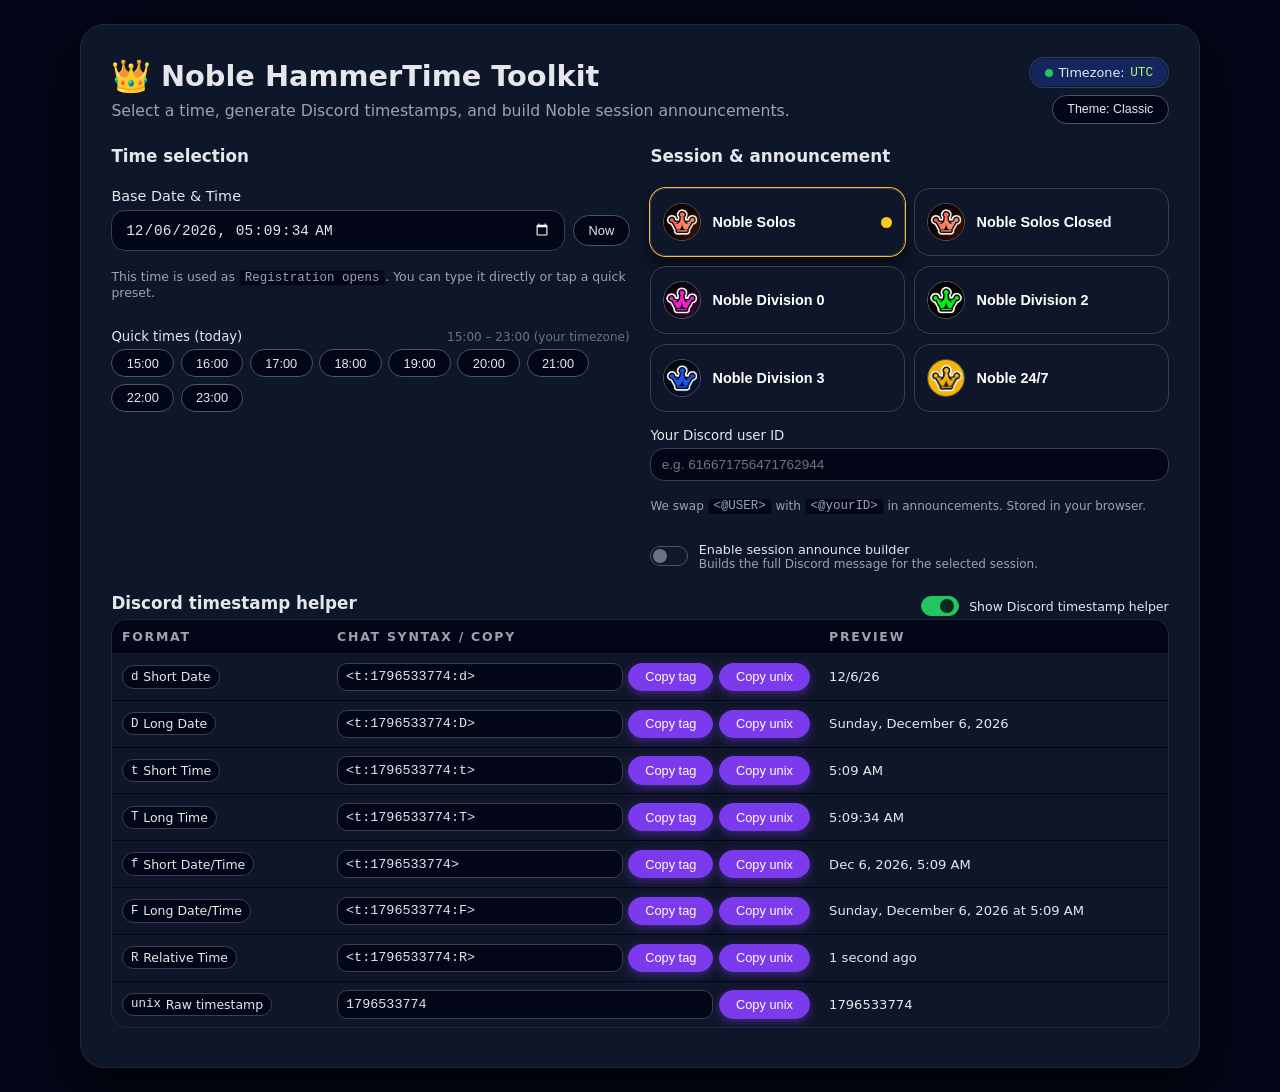
==== index.html @ 48b407e5 "Add files via upload" ====
<!DOCTYPE html>
<html lang="en">
<head>
  <meta charset="UTF-8" />
  <title>Noble HammerTime Toolkit</title>
  <meta name="viewport" content="width=device-width, initial-scale=1" />
  <link rel="stylesheet" href="styles.css" />
</head>
<body data-theme="classic">
  <div class="app">
    <div class="app-inner">
      <header class="header">
        <div>
          <h1 class="app-title">
            <span class="emoji">👑</span>
            Noble HammerTime Toolkit
          </h1>
          <p class="app-subtitle">
            Select a time, generate Discord timestamps, and build Noble session announcements.
          </p>
        </div>
        <div class="header-right">
          <div class="timezone-pill">
            <span class="online-dot"></span>
            Timezone:
            <span id="timezoneLabel" class="timezone-text">Local</span>
          </div>
          <button id="themeSwitch" class="theme-pill">
            Theme: Classic
          </button>
        </div>
      </header>

      <!-- TIME + SESSION SETTINGS -->
      <section class="grid-two section-gap">
        <div class="card-block">
          <h2 class="section-title">Time selection</h2>

          <!-- main datetime input + reset -->
          <div class="field-group">
            <label for="datetime" class="field-label">
              Base Date &amp; Time
            </label>
            <div class="field-row field-row-tight">
              <input
                id="datetime"
                type="datetime-local"
                step="1"
                class="input"
              />
              <button type="button" id="resetNow" class="btn-ghost">
                Now
              </button>
            </div>
            <p class="hint">
              This time is used as <code>Registration opens</code>.
              You can type it directly or tap a quick preset.
            </p>
          </div>

          <!-- quick time presets -->
          <div class="field-group">
            <div class="field-row">
              <span class="field-label small">Quick times (today)</span>
              <span class="muted tiny">15:00 – 23:00 (your timezone)</span>
            </div>
            <div class="utc-buttons" id="utcButtons"></div>
          </div>
        </div>

        <!-- sessions + host + builder switch -->
        <div class="card-block">
          <h2 class="section-title">Session &amp; announcement</h2>

          <div id="sessionCards" class="session-grid">
            <!-- JS inserts session cards -->
          </div>

          <div class="field-group">
            <label for="discordId" class="field-label small">
              Your Discord user ID
            </label>
            <input
              id="discordId"
              type="text"
              class="input small"
              placeholder="e.g. 616671756471762944"
            />
            <p class="hint tiny">
              We swap <code>&lt;@USER&gt;</code> with <code>&lt;@yourID&gt;</code>
              in announcements. Stored in your browser.
            </p>
          </div>

          <div class="field-group">
            <!-- announce builder switch -->
            <div class="switch-row">
              <label class="switch">
                <input type="checkbox" id="announceMode" />
                <span class="switch-track">
                  <span class="switch-thumb"></span>
                </span>
              </label>
              <div class="switch-text">
                <div class="switch-title">Enable session announce builder</div>
                <div class="switch-sub">
                  Builds the full Discord message for the selected session.
                </div>
              </div>
            </div>
          </div>
        </div>
      </section>

      <!-- DISCORD TIMESTAMPS -->
      <section class="section-gap">
        <div class="section-header">
          <h2 class="section-title">Discord timestamp helper</h2>
          <div class="switch-row compact">
            <label class="switch">
              <input type="checkbox" id="toggleTimestampTable" checked />
              <span class="switch-track">
                <span class="switch-thumb"></span>
              </span>
            </label>
            <div class="switch-text">
              <div class="switch-title small">
                Show Discord timestamp helper
              </div>
            </div>
          </div>
        </div>

        <div class="table-card" id="timestampTableWrapper">
          <table>
            <thead>
              <tr>
                <th>Format</th>
                <th>Chat Syntax / Copy</th>
                <th class="hide-sm">Preview</th>
              </tr>
            </thead>
            <tbody id="formatRows"></tbody>
          </table>
        </div>
      </section>

      <!-- ANNOUNCEMENT -->
      <section id="announceSection" class="section-gap hidden">
        <div class="panel panel-violet">
          <div class="panel-header">
            <span class="panel-icon">📣</span>
            <div>
              <h2 class="section-title-small">Session announce builder</h2>
              <p>
                Uses your base time as <code>Registration opens</code> and
                auto-calculates <code>First Game</code>.
              </p>
              <p class="hint tiny">
                Use the second lobby switch below for lobbies that start
                +5 minutes after the original time. Discord timestamp helper
                above lets you build extra custom <code>&lt;t:...&gt;</code> tags.
              </p>
            </div>
          </div>

          <div class="announce-grid">
            <div class="announce-left">
              <!-- selected icon + name -->
              <div class="announce-session-card">
                <div class="announce-session-icon-wrap">
                  <img
                    id="announceSessionIcon"
                    src="img/noble-solos.png"
                    alt="Session icon"
                    class="announce-session-icon"
                  />
                </div>
                <div class="announce-session-texts">
                  <div id="announceSessionTitle" class="announce-session-title">
                    Noble Solos
                  </div>
                  <div class="announce-session-sub">
                    Pick a session, choose queue type (where needed),
                    then copy the ready-made message.
                  </div>
                </div>
              </div>

              <div class="field-group">
                <label class="field-label small">Session type</label>
                <div id="announceSessionButtons" class="pill-grid"></div>
              </div>

              <div class="field-group" id="queueTypeBlock">
                <label class="field-label small">Queue type</label>
                <div id="queueButtons" class="pill-row"></div>
                <p class="hint tiny">
                  Only affects the last line (1 per duo / 1 per squad).
                </p>
              </div>

              <!-- second lobby switch moved into builder -->
              <div class="field-group">
                <div class="switch-row">
                  <label class="switch">
                    <input type="checkbox" id="secondLobby" />
                    <span class="switch-track">
                      <span class="switch-thumb"></span>
                    </span>
                  </label>
                  <div class="switch-text">
                    <div class="switch-title">Use second lobby template only</div>
                    <div class="switch-sub">
                      Registration opens +5 minutes after the original time.
                    </div>
                  </div>
                </div>
              </div>

              <div class="info-box">
                <p>
                  First game is <code>+20 min</code> for
                  <b>Solos, Solos Closed &amp; Div0</b> and <code>+15 min</code>
                  for <b>Div3 / Div2 / 24/7</b>.
                </p>
                <p class="mt-4">
                  You can still edit channels, emojis, or wording after
                  pasting into Discord.
                </p>
              </div>
            </div>

            <div class="announce-right">
              <label class="field-label small">
                Generated Discord message
              </label>
              <div class="textarea-wrapper">
                <textarea id="announcementText" readonly></textarea>
              </div>
              <button id="copyAnnouncement" class="btn-copy-main">
                Copy announcement
              </button>
            </div>
          </div>
        </div>
      </section>

      <div id="toast" class="toast">Copied</div>
    </div>
  </div>

  <script src="script.js" defer></script>
</body>
</html>
---- styles.css ----
:root {
  color-scheme: dark;
  font-family: system-ui, -apple-system, BlinkMacSystemFont, "Segoe UI",
    sans-serif;
}

/* basic reset */
*,
*::before,
*::after {
  box-sizing: border-box;
}

body {
  margin: 0;
  min-height: 100vh;
  background: radial-gradient(circle at top, #020617, #020617 30%, #020617);
  color: #e5e7eb;
}

/* LAYOUT WRAPPER */

.app {
  display: flex;
  justify-content: center;
  padding: 1.5rem;
}

.app-inner {
  width: 100%;
  max-width: 1120px;
  background: rgba(15, 23, 42, 0.96);
  border-radius: 24px;
  border: 1px solid #1f2937;
  padding: 2rem 1.9rem 2.4rem;
  box-shadow: 0 22px 60px rgba(0, 0, 0, 0.75);
}

/* HEADER */

.header {
  display: flex;
  flex-wrap: wrap;
  gap: 1.25rem;
  justify-content: space-between;
  align-items: flex-start;
  margin-bottom: 1.4rem;
}

.app-title {
  margin: 0;
  font-size: 1.8rem;
  display: flex;
  align-items: center;
  gap: 0.6rem;
}

.emoji {
  font-size: 2rem;
}

.app-subtitle {
  margin: 0.35rem 0 0;
  font-size: 0.98rem;
  color: #9ca3af;
}

.header-right {
  display: flex;
  flex-direction: column;
  gap: 0.4rem;
  align-items: flex-end;
}

.timezone-pill {
  display: inline-flex;
  align-items: center;
  gap: 0.35rem;
  padding: 0.45rem 0.9rem;
  border-radius: 999px;
  background: rgba(30, 64, 175, 0.4);
  border: 1px solid rgba(55, 65, 81, 0.9);
  font-size: 0.8rem;
  color: #e5e7eb;
  box-shadow: inset 0 0 0 1px rgba(15, 23, 42, 0.8);
}

.online-dot {
  width: 0.5rem;
  height: 0.5rem;
  border-radius: 999px;
  background: #22c55e;
}

.timezone-text {
  font-family: ui-monospace, SFMono-Regular, Menlo, Monaco, Consolas,
    "Liberation Mono", "Courier New", monospace;
  color: #bef264;
}

.theme-pill {
  border-radius: 999px;
  border: 1px solid #4b5563;
  background: #020617;
  color: #e5e7eb;
  font-size: 0.78rem;
  padding: 0.4rem 0.9rem;
  cursor: pointer;
  display: inline-flex;
  align-items: center;
  gap: 0.3rem;
}

/* SECTIONS */

.section-gap {
  margin-top: 1.4rem;
}

.section-title {
  margin: 0 0 0.4rem;
  font-size: 1.05rem;
}

.section-title-small {
  margin: 0;
  font-size: 1rem;
}

.section-header {
  display: flex;
  justify-content: space-between;
  align-items: center;
  gap: 0.6rem;
}

/* GRID BASE */

.grid-two {
  display: grid;
  grid-template-columns: minmax(0, 1.2fr) minmax(0, 1.2fr);
  gap: 1.3rem;
}

.card-block {
  display: flex;
  flex-direction: column;
  gap: 1rem;
}

/* FORM ELEMENTS */

.field-group {
  display: flex;
  flex-direction: column;
  gap: 0.35rem;
}

.field-row {
  display: flex;
  justify-content: space-between;
  align-items: baseline;
  gap: 0.5rem;
}

.field-row-tight {
  align-items: center;
}

.field-label {
  font-size: 0.9rem;
  font-weight: 500;
  color: #e5e7eb;
}

.field-label.small {
  font-size: 0.83rem;
}

.input {
  width: 100%;
  padding: 0.65rem 0.8rem;
  border-radius: 14px;
  border: 1px solid #374151;
  background: #020617;
  color: #e5e7eb;
  font-size: 0.9rem;
}

.input.small {
  font-size: 0.85rem;
  padding: 0.5rem 0.65rem;
}

.input:focus {
  outline: 2px solid #7c3aed;
  border-color: #7c3aed;
}

.hint {
  font-size: 0.78rem;
  color: #9ca3af;
}

.hint.tiny {
  font-size: 0.75rem;
}

code {
  font-family: ui-monospace, SFMono-Regular, Menlo, Monaco, Consolas,
    "Liberation Mono", "Courier New", monospace;
  font-size: 0.78rem;
  padding: 0.02rem 0.3rem;
  border-radius: 4px;
  background: #020617;
  border: 1px solid rgba(15, 23, 42, 0.8);
}

/* SWITCHES */

.switch-row {
  display: flex;
  align-items: center;
  gap: 0.65rem;
}

.switch-row.compact .switch-text {
  margin-top: 0;
}

.switch {
  position: relative;
  display: inline-flex;
  align-items: center;
  cursor: pointer;
}

.switch input {
  position: absolute;
  opacity: 0;
}

.switch-track {
  width: 38px;
  height: 20px;
  border-radius: 999px;
  background: #111827;
  border: 1px solid #4b5563;
  display: inline-flex;
  align-items: center;
  padding: 2px;
  transition: background 0.15s, border 0.15s;
}

.switch-thumb {
  width: 14px;
  height: 14px;
  border-radius: 999px;
  background: #6b7280;
  transition: transform 0.15s, background 0.15s;
}

.switch input:checked + .switch-track {
  background: #22c55e;
  border-color: #22c55e;
}

.switch input:checked + .switch-track .switch-thumb {
  transform: translateX(16px);
  background: #022c22;
}

.switch-text {
  font-size: 0.8rem;
  color: #e5e7eb;
}

.switch-title {
  font-weight: 500;
}

.switch-title.small {
  font-size: 0.78rem;
}

.switch-sub {
  font-size: 0.75rem;
  color: #9ca3af;
}

/* NOW BUTTON */

.btn-ghost {
  flex-shrink: 0;
  border-radius: 999px;
  border: 1px solid #4b5563;
  background: #020617;
  color: #e5e7eb;
  font-size: 0.8rem;
  padding: 0.45rem 0.9rem;
  cursor: pointer;
  transition: background 0.1s, border 0.1s, transform 0.05s;
}

.btn-ghost:hover {
  background: #111827;
  border-color: #9ca3af;
}

.btn-ghost:active {
  transform: scale(0.97);
}

/* QUICK TIME BUTTONS */

.utc-buttons {
  display: flex;
  flex-wrap: wrap;
  gap: 0.4rem;
}

.utc-btn {
  border: 1px solid #4b5563;
  border-radius: 999px;
  padding: 0.35rem 0.9rem;
  font-size: 0.8rem;
  background: #020617;
  color: #e5e7eb;
  cursor: pointer;
  transition: background 0.1s, transform 0.1s, box-shadow 0.1s;
}

.utc-btn:hover {
  background: #111827;
  box-shadow: 0 4px 10px rgba(0, 0, 0, 0.5);
}

.utc-btn:active {
  transform: scale(0.97);
}

/* SESSION CARDS */

.session-grid {
  display: grid;
  grid-template-columns: repeat(auto-fit, minmax(220px, 1fr));
  gap: 0.6rem;
}

.session-card {
  display: flex;
  align-items: center;
  gap: 0.7rem;
  border-radius: 16px;
  border: 1px solid #374151;
  background: rgba(15, 23, 42, 0.95);
  padding: 0.6rem 0.75rem;
  cursor: pointer;
  transition: border 0.12s, background 0.12s, box-shadow 0.12s, transform 0.05s;
  min-height: 68px;
}

.session-card:hover {
  border-color: #6b7280;
  background: #020617;
}

.session-card.selected {
  box-shadow: 0 0 0 1px #fbbf24, 0 10px 20px rgba(0, 0, 0, 0.6);
}

.session-icon-wrap {
  width: 38px;
  height: 38px;
  border-radius: 999px;
  overflow: hidden;
  border: 1px solid #4b5563;
  background: #020617;
  display: flex;
  align-items: center;
  justify-content: center;
}

.session-icon {
  width: 100%;
  height: 100%;
  object-fit: contain;
}

.session-texts {
  flex: 1;
}

.session-title {
  font-size: 0.9rem;
  font-weight: 600;
}

.session-sub {
  font-size: 0.78rem;
  color: #9ca3af;
  margin-top: 0.12rem;
}

.session-dot {
  width: 0.7rem;
  height: 0.7rem;
  border-radius: 999px;
}

.session-dot.amber {
  background: #facc15;
}

.session-dot.purple {
  background: #a855f7;
}

.session-dot.lime {
  background: #84cc16;
}

.session-dot.blue {
  background: #38bdf8;
}

.session-dot.yellow {
  background: #fde047;
}

/* TABLE (TIMESTAMPS) */

.table-card {
  border-radius: 16px;
  border: 1px solid #1f2937;
  background: rgba(15, 23, 42, 0.82);
  overflow-x: auto;
}

table {
  width: 100%;
  border-collapse: collapse;
  font-size: 0.86rem;
}

thead {
  background: #020617;
}

th,
td {
  padding: 0.55rem 0.6rem;
  text-align: left;
}

th {
  font-size: 0.78rem;
  text-transform: uppercase;
  letter-spacing: 0.14em;
  color: #9ca3af;
  border-bottom: 1px solid #111827;
}

tr + tr td {
  border-top: 1px solid #020617;
}

.format-pill {
  display: inline-flex;
  align-items: center;
  gap: 0.3rem;
  padding: 0.2rem 0.5rem;
  border-radius: 999px;
  border: 1px solid #374151;
  background: #020617;
  font-size: 0.78rem;
}

.format-pill code {
  border: none;
  background: transparent;
  padding: 0;
}

.syntax-row {
  display: flex;
  flex-wrap: wrap;
  gap: 0.35rem;
  align-items: center;
}

.syntax-input {
  flex: 1;
  min-width: 140px;
  font-family: ui-monospace, SFMono-Regular, Menlo, Monaco, Consolas,
    "Liberation Mono", "Courier New", monospace;
  font-size: 0.84rem;
  border-radius: 10px;
  border: 1px solid #374151;
  background: #020617;
  color: #e5e7eb;
  padding: 0.35rem 0.5rem;
}

.syntax-input:focus {
  outline: 1px solid #7c3aed;
}

/* copy buttons */

.btn-copy,
.btn-copy-main {
  border-radius: 999px;
  border: 1px solid #7c3aed;
  background: #7c3aed;
  color: #fff;
  font-size: 0.8rem;
  padding: 0.35rem 1rem;
  cursor: pointer;
  white-space: nowrap;
  box-shadow: 0 3px 10px rgba(124, 58, 237, 0.45);
  transition: background 0.12s, transform 0.05s, box-shadow 0.12s;
}

.btn-copy:hover,
.btn-copy-main:hover {
  background: #8b5cf6;
}

.btn-copy:active,
.btn-copy-main:active {
  transform: scale(0.97);
  box-shadow: 0 2px 6px rgba(124, 58, 237, 0.4);
}

.btn-copy-main {
  margin-top: 0.6rem;
  align-self: flex-end;
}

/* PANELS / ANNOUNCE */

.panel {
  border-radius: 20px;
  padding: 1rem 1.1rem 1.2rem;
  border: 1px solid;
  box-shadow: inset 0 0 0 1px rgba(15, 23, 42, 0.85);
}

.panel-violet {
  background: radial-gradient(circle at top left, #4c1d95, #020617 60%);
  border-color: rgba(129, 140, 248, 0.7);
}

.panel-header {
  display: flex;
  gap: 0.6rem;
  align-items: center;
  margin-bottom: 0.6rem;
}

.panel-header p {
  margin: 0.2rem 0 0;
  font-size: 0.8rem;
  color: #c4d4f7;
}

.panel-icon {
  width: 1.7rem;
  height: 1.7rem;
  border-radius: 999px;
  display: flex;
  align-items: center;
  justify-content: center;
  font-size: 0.9rem;
  border: 1px solid rgba(129, 140, 248, 0.9);
  background: rgba(129, 140, 248, 0.2);
  color: #ede9fe;
}

.announce-grid {
  display: grid;
  grid-template-columns: minmax(0, 1.2fr) minmax(0, 2fr);
  gap: 0.9rem;
}

.info-box {
  border-radius: 12px;
  border: 1px solid rgba(129, 140, 248, 0.7);
  background: rgba(15, 23, 42, 0.9);
  padding: 0.6rem 0.7rem;
  font-size: 0.8rem;
  color: #e5e7eb;
}

.info-box .mt-4 {
  margin-top: 0.45rem;
  font-size: 0.78rem;
  color: #c4b5fd;
}

/* announce session info card */

.announce-session-card {
  display: flex;
  align-items: center;
  gap: 0.6rem;
  border-radius: 14px;
  border: 1px solid rgba(129, 140, 248, 0.7);
  background: rgba(15, 23, 42, 0.95);
  padding: 0.5rem 0.6rem;
  margin-bottom: 0.7rem;
}

.announce-session-icon-wrap {
  width: 36px;
  height: 36px;
  border-radius: 999px;
  overflow: hidden;
  border: 1px solid #4b5563;
  background: #020617;
  display: flex;
  align-items: center;
  justify-content: center;
}

.announce-session-icon {
  width: 100%;
  height: 100%;
  object-fit: contain;
}

.announce-session-texts {
  flex: 1;
}

.announce-session-title {
  font-size: 0.9rem;
  font-weight: 600;
}

.announce-session-sub {
  font-size: 0.76rem;
  color: #9ca3af;
}

/* pills */

.pill-grid {
  display: grid;
  grid-template-columns: repeat(2, minmax(0, 1fr));
  gap: 0.4rem;
}

.pill-row {
  display: flex;
  flex-wrap: wrap;
  gap: 0.4rem;
}

.pill-btn {
  border-radius: 999px;
  border: 1px solid #4b5563;
  padding: 0.35rem 0.9rem;
  background: #020617;
  font-size: 0.78rem;
  color: #e5e7eb;
  cursor: pointer;
  text-align: left;
  transition: background 0.1s, border 0.1s;
}

.pill-btn.selected {
  background: #7c3aed;
  border-color: #e5e7eb;
  color: #fff;
}

/* TEXTAREA */

.textarea-wrapper {
  position: relative;
}

#announcementText {
  width: 100%;
  min-height: 210px;
  border-radius: 14px;
  border: 1px solid rgba(129, 140, 248, 0.7);
  background: rgba(15, 23, 42, 0.98);
  padding: 0.75rem 0.85rem;
  font-family: ui-monospace, SFMono-Regular, Menlo, Monaco, Consolas,
    "Liberation Mono", "Courier New", monospace;
  font-size: 0.86rem;
  color: #e5e7eb;
  resize: vertical;
  overflow: auto;
}

/* nicer scrollbar inside box */

#announcementText::-webkit-scrollbar {
  width: 6px;
}

#announcementText::-webkit-scrollbar-track {
  background: transparent;
}

#announcementText::-webkit-scrollbar-thumb {
  background: #4b5563;
  border-radius: 999px;
}

/* TOAST */

.toast {
  position: fixed;
  left: 50%;
  bottom: 1.6rem;
  transform: translateX(-50%) translateY(8px);
  padding: 0.5rem 1.1rem;
  border-radius: 999px;
  background: #22c55e;
  color: #022c22;
  font-size: 0.84rem;
  box-shadow: 0 12px 26px rgba(0, 0, 0, 0.6);
  opacity: 0;
  pointer-events: none;
  transition: opacity 0.16s ease, transform 0.16s ease;
}

.toast.show {
  opacity: 1;
  transform: translateX(-50%) translateY(0);
}

/* HELPERS */

.hidden {
  display: none;
}

.mt-4 {
  margin-top: 0.45rem;
}

.muted {
  color: #6b7280;
}

.tiny {
  font-size: 0.75rem;
}

.hide-sm {
  display: table-cell;
}

/* RESPONSIVE */

@media (max-width: 900px) {
  .grid-two {
    grid-template-columns: minmax(0, 1fr);
  }

  .announce-grid {
    grid-template-columns: minmax(0, 1fr);
  }

  .header-right {
    align-items: flex-start;
  }
}

@media (max-width: 640px) {
  .app {
    padding: 0.8rem;
  }

  .app-inner {
    padding: 1.2rem 1rem 1.8rem;
    border-radius: 18px;
  }

  .app-title {
    font-size: 1.5rem;
  }

  .hide-sm {
    display: none;
  }

  .announce-grid {
    gap: 0.8rem;
  }

  .timezone-pill {
    font-size: 0.76rem;
  }
}

/* THEME SWITCH (EMERALD THEME) */

body[data-theme="emerald"] .app-inner {
  border-color: #047857;
  background: radial-gradient(circle at top, #022c22, #020617 55%);
}

body[data-theme="emerald"] .timezone-pill {
  background: rgba(22, 163, 74, 0.33);
  border-color: rgba(22, 163, 74, 0.8);
}

body[data-theme="emerald"] .panel-violet {
  background: radial-gradient(circle at top left, #065f46, #020617 60%);
  border-color: rgba(16, 185, 129, 0.7);
}

body[data-theme="emerald"] .panel-icon {
  border-color: rgba(16, 185, 129, 0.8);
  background: rgba(16, 185, 129, 0.2);
  color: #bbf7d0;
}

body[data-theme="emerald"] .btn-copy,
body[data-theme="emerald"] .btn-copy-main {
  background: #22c55e;
  border-color: #22c55e;
  box-shadow: 0 3px 10px rgba(34, 197, 94, 0.45);
}

body[data-theme="emerald"] .btn-copy:hover,
body[data-theme="emerald"] .btn-copy-main:hover {
  background: #16a34a;
}

body[data-theme="emerald"] .input:focus {
  outline-color: #22c55e;
  border-color: #22c55e;
}

/* THEME SWITCH (CLEAN / SLATE) */

body[data-theme="clean"] {
  background: #020617;
}

body[data-theme="clean"] .app-inner {
  background: #020617;
  border-color: #111827;
  box-shadow: 0 20px 40px rgba(0, 0, 0, 0.75);
}

body[data-theme="clean"] .app-title {
  color: #f97316;
}

body[data-theme="clean"] .panel-violet {
  background: #020617;
  border-color: #1f2937;
}

body[data-theme="clean"] .panel-icon {
  border-color: #f97316;
  background: rgba(249, 115, 22, 0.18);
  color: #fed7aa;
}

body[data-theme="clean"] .timezone-pill {
  background: #020617;
  border-color: #374151;
}

body[data-theme="clean"] .btn-copy,
body[data-theme="clean"] .btn-copy-main {
  background: #2563eb;
  border-color: #2563eb;
  box-shadow: 0 3px 10px rgba(37, 99, 235, 0.5);
}

body[data-theme="clean"] .btn-copy:hover,
body[data-theme="clean"] .btn-copy-main:hover {
  background: #1d4ed8;
}

body[data-theme="clean"] .input:focus {
  outline-color: #2563eb;
  border-color: #2563eb;
}
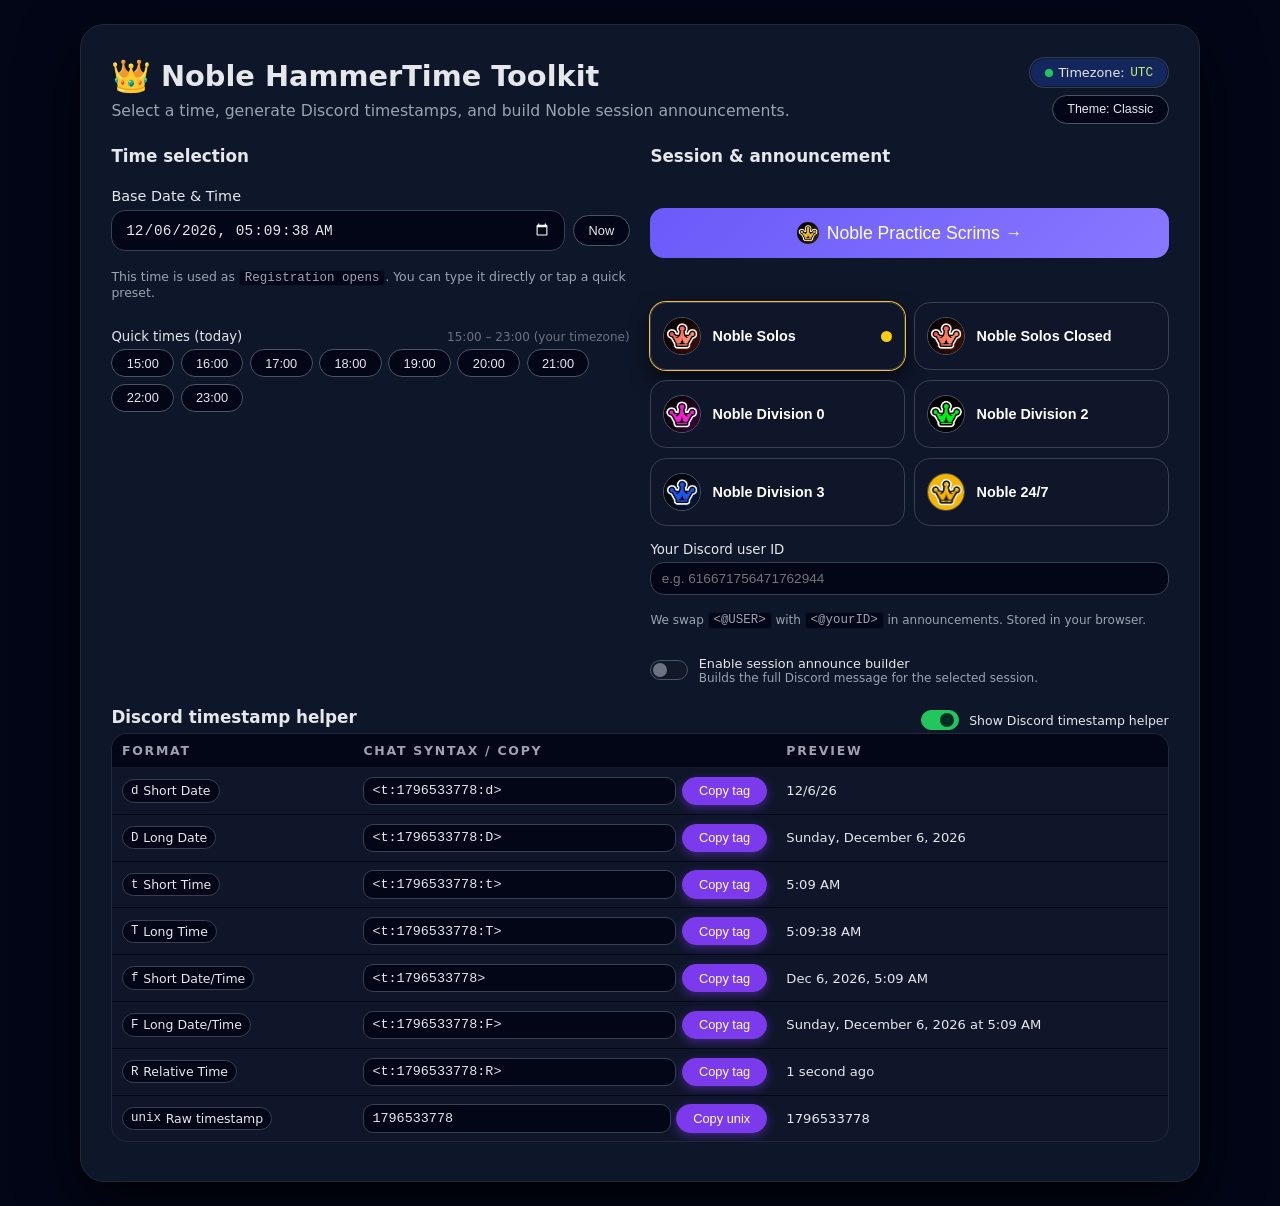
==== commit e67c6f65: "Add files via upload" ====
--- a/index.html
+++ b/index.html
@@ -72,6 +72,16 @@
         <div class="card-block">
           <h2 class="section-title">Session &amp; announcement</h2>
 
+          <button id="openScrims" class="section-switch-btn">
+          <img
+            src="img/noble-scrims.png"
+            alt="Noble Practice Scrims"
+            class="nav-icon"
+          />
+          Noble Practice Scrims →
+          </button>
+
+
           <div id="sessionCards" class="session-grid">
             <!-- JS inserts session cards -->
           </div>
@@ -247,6 +257,7 @@
       </section>
 
       <div id="toast" class="toast">Copied</div>
+
     </div>
   </div>
 
--- a/styles.css
+++ b/styles.css
@@ -787,9 +787,10 @@
     font-size: 1.5rem;
   }
 
-  .hide-sm {
+  /*.hide-sm {
     display: none;
   }
+   */
 
   .announce-grid {
     gap: 0.8rem;
@@ -888,3 +889,133 @@
   outline-color: #2563eb;
   border-color: #2563eb;
 }
+
+.section-switch-btn {
+  margin-top: 12px;
+  margin-bottom: 14px;
+  padding: 12px 16px;
+  width: 100%;
+  font-size: 1.05rem;
+  background: linear-gradient(135deg, #6a5af9, #8978ff);
+  border: none;
+  border-radius: 14px;
+  color: white;
+  cursor: pointer;
+  transition: 0.2s;
+
+  display: flex;              /* NEW */
+  align-items: center;        /* NEW */
+  justify-content: center;    /* keep centered text+icon */
+  gap: 8px;                   /* space between icon and text */
+}
+
+.nav-icon {
+  width: 22px;
+  height: 22px;
+  border-radius: 999px;
+  object-fit: cover;
+}
+
+.section-switch-btn:hover {
+  transform: translateY(-2px);
+  opacity: 0.9;
+}
+
+
+.section-switch-btn {
+  margin: 20px 0 28px 0 !important;
+  padding: 14px 18px !important;
+  font-size: 1.1rem !important;
+}
+
+#scrimTimePreview {
+  margin-top: -4px;   /* moves it a bit closer to the input */
+  margin-bottom: 4px; /* tiny space below */
+  font-size: 0.9rem;
+  opacity: 0.85;
+}
+
+
+.scrim-time-row input {
+  padding: 10px 14px;
+  font-size: 1rem;
+}
+
+.scrim-time-row button {
+  padding: 10px 14px;
+  font-size: 0.95rem;
+  margin-bottom: 8px;   /* <-- adds space under the button */
+}
+
+
+/* --- Scrims Page Fixes --- */
+
+/* Make textboxes stretch full width */
+.textarea-wrapper textarea {
+  width: 100%;
+  max-width: 100%;
+}
+
+/* Tighter spacing between sections */
+.scrims-grid {
+  gap: 16px;
+}
+
+.section .field-group {
+  margin-bottom: 14px;
+}
+
+.scrims-grid .panel-header {
+  margin-bottom: 10px;
+}
+
+
+/* Stop gradient from making panel too large */
+.panel-violet {
+  background-size: cover;
+}
+
+.panel-violet {
+  background: radial-gradient(circle at top left, #4c1d95, #020617 60%);
+  border-color: rgba(129, 140, 248, 0.7);
+}
+
+/* Make .panel-emerald look like the violet panel on the scrims page */
+.panel-emerald {
+  background: radial-gradient(circle at top left, #4c1d95, #020617 60%);
+  border-color: rgba(129, 140, 248, 0.7);
+}
+
+/* --- CLEAN SCRIMS LAYOUT FIX --- */
+
+/* Scrims layout spacing */
+.scrims-grid {
+  display: flex;
+  flex-direction: column;
+  gap: 14px;
+}
+
+/* Scrims panels (smaller + tighter) */
+.scrims-grid .panel {
+  padding: 16px 20px;
+  border-radius: 14px;
+  min-height: auto;
+}
+
+/* Scrims textarea (large & wide) */
+.scrims-grid textarea {
+  width: 100%;
+  max-width: 100%;
+  min-height: 150px;
+  font-size: 1rem;
+  line-height: 1.45;
+  padding: 14px;
+  border-radius: 12px;
+  resize: vertical;
+}
+
+/* Force the copy button BELOW textarea */
+.scrims-grid .btn-copy-main {
+  margin-top: 10px;
+  align-self: flex-start;
+}
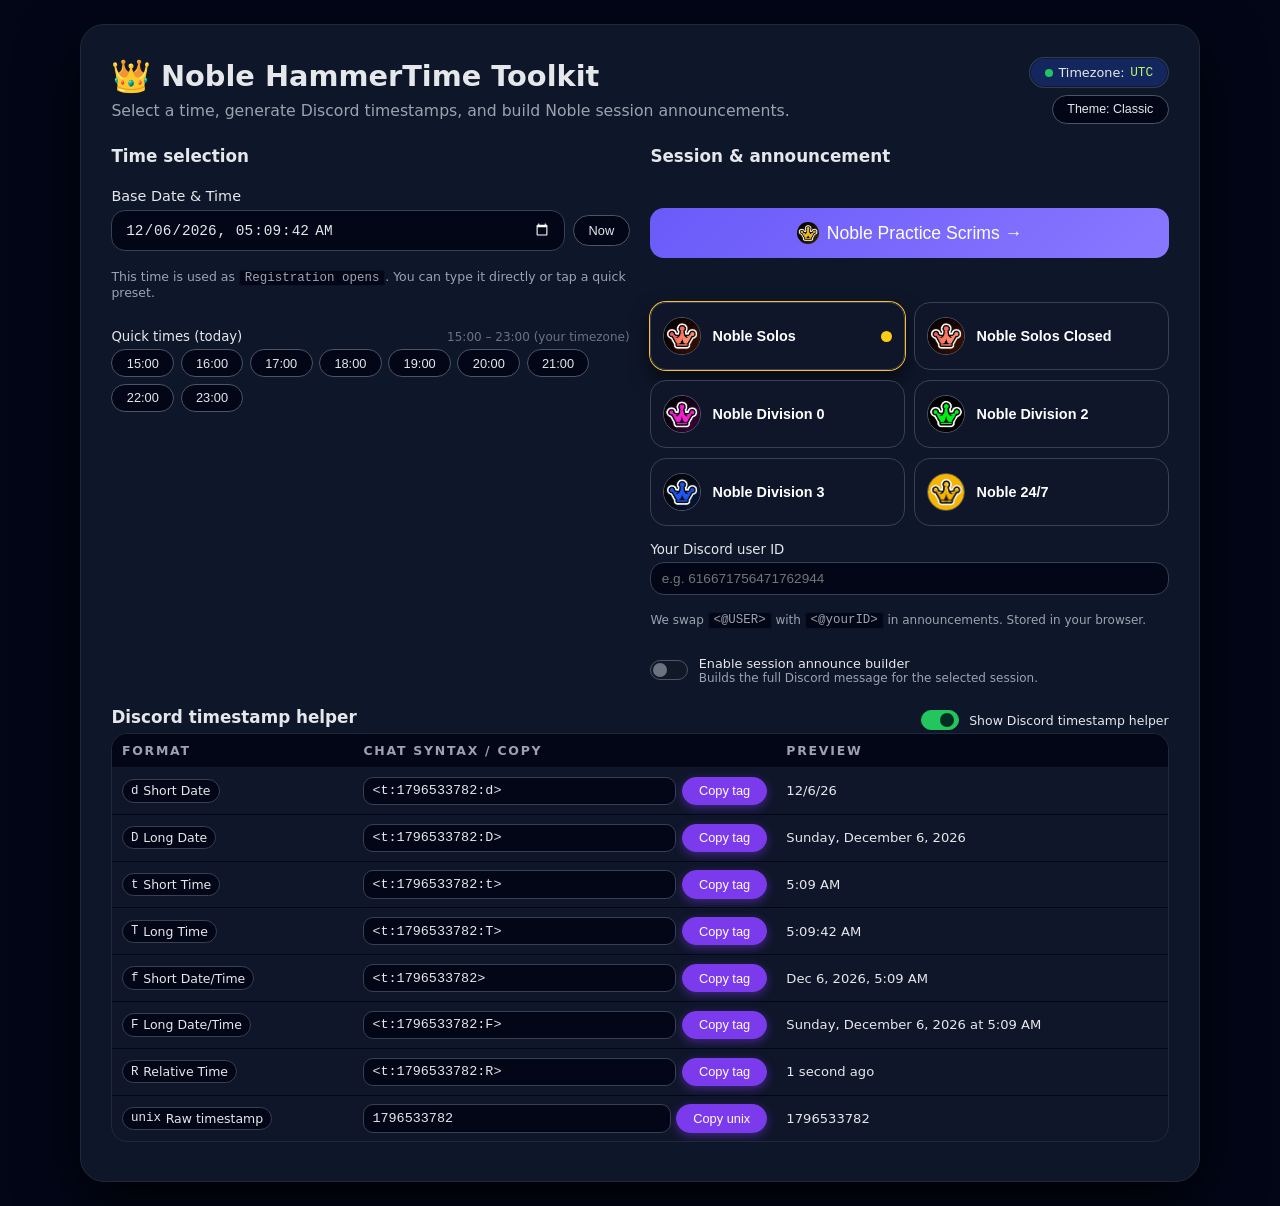
==== commit b39df42e: "Add files via upload" ====
--- a/index.html
+++ b/index.html
@@ -5,7 +5,10 @@
   <title>Noble HammerTime Toolkit</title>
   <meta name="viewport" content="width=device-width, initial-scale=1" />
   <link rel="stylesheet" href="styles.css" />
+  <link rel="icon" type="image/png" href="img/favicon.png?v=2" />
+  <script src="script.js" defer></script>
 </head>
+
 <body data-theme="classic">
   <div class="app">
     <div class="app-inner">
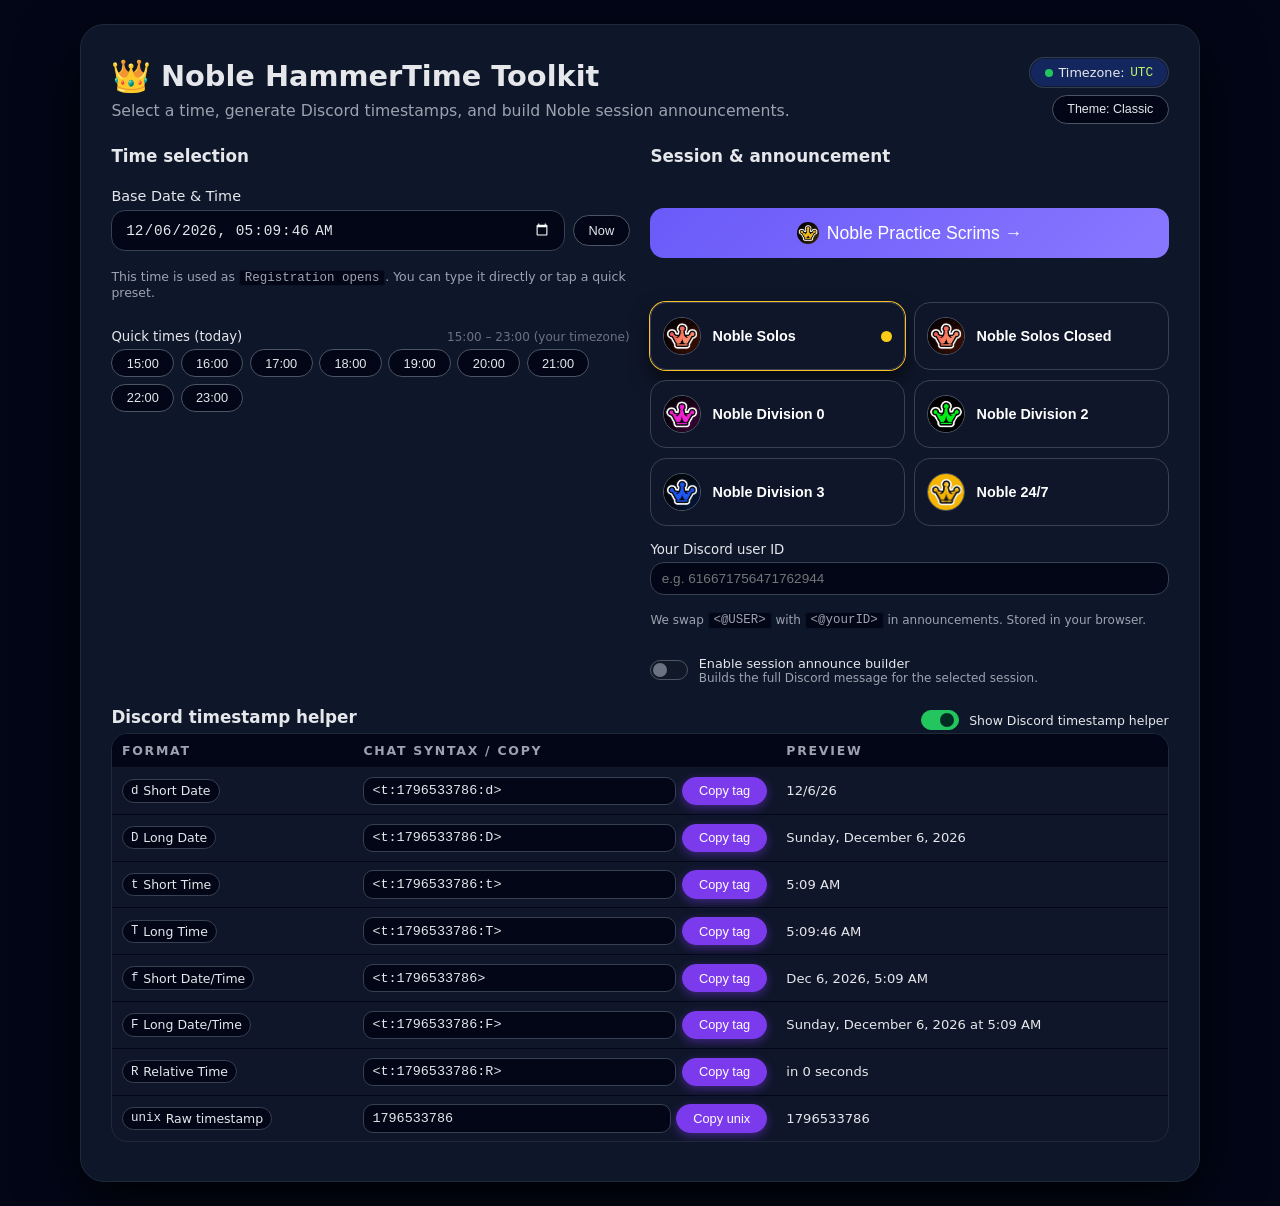
==== commit 172693bb: "Add files via upload" ====
--- a/index.html
+++ b/index.html
@@ -70,6 +70,7 @@
             <div class="utc-buttons" id="utcButtons"></div>
           </div>
         </div>
+        
 
         <!-- sessions + host + builder switch -->
         <div class="card-block">
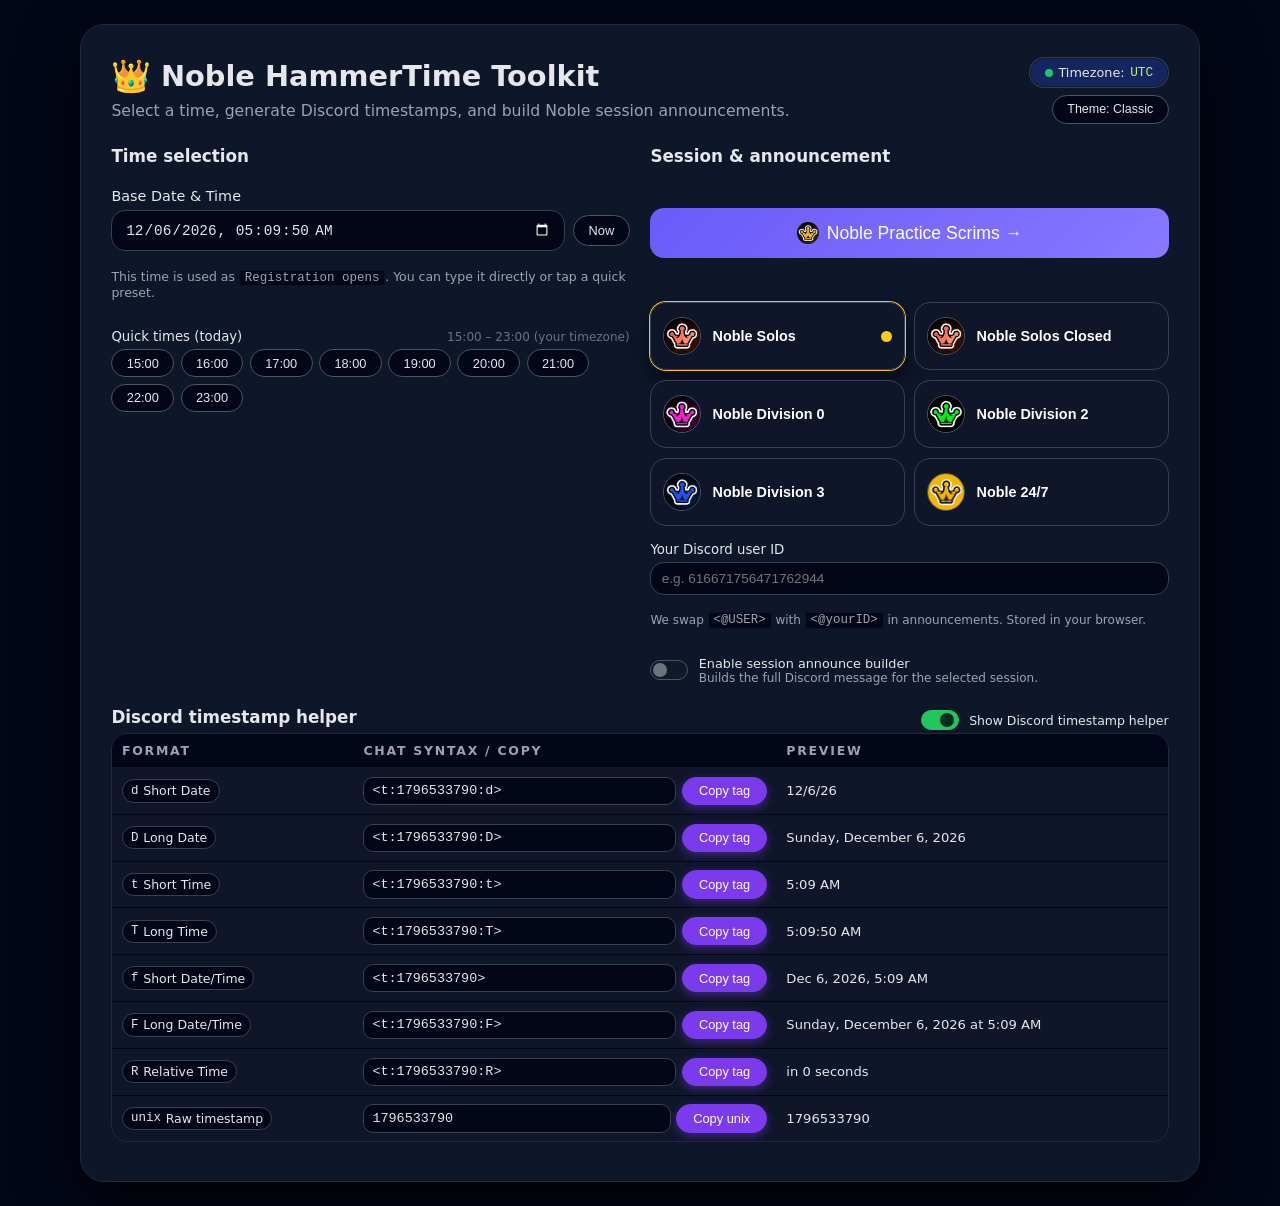
==== commit 4e54d50e: "Add files via upload" ====
--- a/index.html
+++ b/index.html
@@ -1,270 +1,287 @@
-<!DOCTYPE html>
-<html lang="en">
-<head>
-  <meta charset="UTF-8" />
-  <title>Noble HammerTime Toolkit</title>
-  <meta name="viewport" content="width=device-width, initial-scale=1" />
-  <link rel="stylesheet" href="styles.css" />
-  <link rel="icon" type="image/png" href="img/favicon.png?v=2" />
-  <script src="script.js" defer></script>
-</head>
-
-<body data-theme="classic">
-  <div class="app">
-    <div class="app-inner">
-      <header class="header">
-        <div>
-          <h1 class="app-title">
-            <span class="emoji">👑</span>
-            Noble HammerTime Toolkit
-          </h1>
-          <p class="app-subtitle">
-            Select a time, generate Discord timestamps, and build Noble session announcements.
-          </p>
-        </div>
-        <div class="header-right">
-          <div class="timezone-pill">
-            <span class="online-dot"></span>
-            Timezone:
-            <span id="timezoneLabel" class="timezone-text">Local</span>
-          </div>
-          <button id="themeSwitch" class="theme-pill">
-            Theme: Classic
-          </button>
-        </div>
-      </header>
-
-      <!-- TIME + SESSION SETTINGS -->
-      <section class="grid-two section-gap">
-        <div class="card-block">
-          <h2 class="section-title">Time selection</h2>
-
-          <!-- main datetime input + reset -->
-          <div class="field-group">
-            <label for="datetime" class="field-label">
-              Base Date &amp; Time
-            </label>
-            <div class="field-row field-row-tight">
-              <input
-                id="datetime"
-                type="datetime-local"
-                step="1"
-                class="input"
-              />
-              <button type="button" id="resetNow" class="btn-ghost">
-                Now
-              </button>
-            </div>
-            <p class="hint">
-              This time is used as <code>Registration opens</code>.
-              You can type it directly or tap a quick preset.
-            </p>
-          </div>
-
-          <!-- quick time presets -->
-          <div class="field-group">
-            <div class="field-row">
-              <span class="field-label small">Quick times (today)</span>
-              <span class="muted tiny">15:00 – 23:00 (your timezone)</span>
-            </div>
-            <div class="utc-buttons" id="utcButtons"></div>
-          </div>
-        </div>
-        
-
-        <!-- sessions + host + builder switch -->
-        <div class="card-block">
-          <h2 class="section-title">Session &amp; announcement</h2>
-
-          <button id="openScrims" class="section-switch-btn">
-          <img
-            src="img/noble-scrims.png"
-            alt="Noble Practice Scrims"
-            class="nav-icon"
-          />
-          Noble Practice Scrims →
-          </button>
-
-
-          <div id="sessionCards" class="session-grid">
-            <!-- JS inserts session cards -->
-          </div>
-
-          <div class="field-group">
-            <label for="discordId" class="field-label small">
-              Your Discord user ID
-            </label>
-            <input
-              id="discordId"
-              type="text"
-              class="input small"
-              placeholder="e.g. 616671756471762944"
-            />
-            <p class="hint tiny">
-              We swap <code>&lt;@USER&gt;</code> with <code>&lt;@yourID&gt;</code>
-              in announcements. Stored in your browser.
-            </p>
-          </div>
-
-          <div class="field-group">
-            <!-- announce builder switch -->
-            <div class="switch-row">
-              <label class="switch">
-                <input type="checkbox" id="announceMode" />
-                <span class="switch-track">
-                  <span class="switch-thumb"></span>
-                </span>
-              </label>
-              <div class="switch-text">
-                <div class="switch-title">Enable session announce builder</div>
-                <div class="switch-sub">
-                  Builds the full Discord message for the selected session.
-                </div>
-              </div>
-            </div>
-          </div>
-        </div>
-      </section>
-
-      <!-- DISCORD TIMESTAMPS -->
-      <section class="section-gap">
-        <div class="section-header">
-          <h2 class="section-title">Discord timestamp helper</h2>
-          <div class="switch-row compact">
-            <label class="switch">
-              <input type="checkbox" id="toggleTimestampTable" checked />
-              <span class="switch-track">
-                <span class="switch-thumb"></span>
-              </span>
-            </label>
-            <div class="switch-text">
-              <div class="switch-title small">
-                Show Discord timestamp helper
-              </div>
-            </div>
-          </div>
-        </div>
-
-        <div class="table-card" id="timestampTableWrapper">
-          <table>
-            <thead>
-              <tr>
-                <th>Format</th>
-                <th>Chat Syntax / Copy</th>
-                <th class="hide-sm">Preview</th>
-              </tr>
-            </thead>
-            <tbody id="formatRows"></tbody>
-          </table>
-        </div>
-      </section>
-
-      <!-- ANNOUNCEMENT -->
-      <section id="announceSection" class="section-gap hidden">
-        <div class="panel panel-violet">
-          <div class="panel-header">
-            <span class="panel-icon">📣</span>
-            <div>
-              <h2 class="section-title-small">Session announce builder</h2>
-              <p>
-                Uses your base time as <code>Registration opens</code> and
-                auto-calculates <code>First Game</code>.
-              </p>
-              <p class="hint tiny">
-                Use the second lobby switch below for lobbies that start
-                +5 minutes after the original time. Discord timestamp helper
-                above lets you build extra custom <code>&lt;t:...&gt;</code> tags.
-              </p>
-            </div>
-          </div>
-
-          <div class="announce-grid">
-            <div class="announce-left">
-              <!-- selected icon + name -->
-              <div class="announce-session-card">
-                <div class="announce-session-icon-wrap">
-                  <img
-                    id="announceSessionIcon"
-                    src="img/noble-solos.png"
-                    alt="Session icon"
-                    class="announce-session-icon"
-                  />
-                </div>
-                <div class="announce-session-texts">
-                  <div id="announceSessionTitle" class="announce-session-title">
-                    Noble Solos
-                  </div>
-                  <div class="announce-session-sub">
-                    Pick a session, choose queue type (where needed),
-                    then copy the ready-made message.
-                  </div>
-                </div>
-              </div>
-
-              <div class="field-group">
-                <label class="field-label small">Session type</label>
-                <div id="announceSessionButtons" class="pill-grid"></div>
-              </div>
-
-              <div class="field-group" id="queueTypeBlock">
-                <label class="field-label small">Queue type</label>
-                <div id="queueButtons" class="pill-row"></div>
-                <p class="hint tiny">
-                  Only affects the last line (1 per duo / 1 per squad).
-                </p>
-              </div>
-
-              <!-- second lobby switch moved into builder -->
-              <div class="field-group">
-                <div class="switch-row">
-                  <label class="switch">
-                    <input type="checkbox" id="secondLobby" />
-                    <span class="switch-track">
-                      <span class="switch-thumb"></span>
-                    </span>
-                  </label>
-                  <div class="switch-text">
-                    <div class="switch-title">Use second lobby template only</div>
-                    <div class="switch-sub">
-                      Registration opens +5 minutes after the original time.
-                    </div>
-                  </div>
-                </div>
-              </div>
-
-              <div class="info-box">
-                <p>
-                  First game is <code>+20 min</code> for
-                  <b>Solos, Solos Closed &amp; Div0</b> and <code>+15 min</code>
-                  for <b>Div3 / Div2 / 24/7</b>.
-                </p>
-                <p class="mt-4">
-                  You can still edit channels, emojis, or wording after
-                  pasting into Discord.
-                </p>
-              </div>
-            </div>
-
-            <div class="announce-right">
-              <label class="field-label small">
-                Generated Discord message
-              </label>
-              <div class="textarea-wrapper">
-                <textarea id="announcementText" readonly></textarea>
-              </div>
-              <button id="copyAnnouncement" class="btn-copy-main">
-                Copy announcement
-              </button>
-            </div>
-          </div>
-        </div>
-      </section>
-
-      <div id="toast" class="toast">Copied</div>
-
-    </div>
-  </div>
-
-  <script src="script.js" defer></script>
-</body>
-</html>
+<!DOCTYPE html>
+<html lang="en">
+<head>
+  <meta charset="UTF-8" />
+  <title>Noble HammerTime Toolkit</title>
+  <meta name="viewport" content="width=device-width, initial-scale=1" />
+  <link rel="stylesheet" href="styles.css" />
+  <link rel="icon" type="image/png" href="img/favicon.png?v=2" />
+  <script src="script.js" defer></script>
+</head>
+
+<body data-theme="classic">
+  <div class="app">
+    <div class="app-inner">
+      <header class="header">
+        <div>
+          <h1 class="app-title">
+            <span class="emoji">👑</span>
+            Noble HammerTime Toolkit
+          </h1>
+          <p class="app-subtitle">
+            Select a time, generate Discord timestamps, and build Noble session announcements.
+          </p>
+        </div>
+        <div class="header-right">
+          <div class="timezone-pill">
+            <span class="online-dot"></span>
+            Timezone:
+            <span id="timezoneLabel" class="timezone-text">Local</span>
+          </div>
+          <button id="themeSwitch" class="theme-pill">
+            Theme: Classic
+          </button>
+        </div>
+      </header>
+
+      <!-- TIME + SESSION SETTINGS -->
+      <section class="grid-two section-gap">
+        <div class="card-block">
+          <h2 class="section-title">Time selection</h2>
+
+          <!-- main datetime input + reset -->
+          <div class="field-group">
+            <label for="datetime" class="field-label">
+              Base Date &amp; Time
+            </label>
+            <div class="field-row field-row-tight">
+              <input
+                id="datetime"
+                type="datetime-local"
+                step="1"
+                class="input"
+              />
+              <button type="button" id="resetNow" class="btn-ghost">
+                Now
+              </button>
+            </div>
+            <p class="hint">
+              This time is used as <code>Registration opens</code>.
+              You can type it directly or tap a quick preset.
+            </p>
+          </div>
+
+          <!-- quick time presets -->
+          <div class="field-group">
+            <div class="field-row">
+              <span class="field-label small">Quick times (today)</span>
+              <span class="muted tiny">15:00 – 23:00 (your timezone)</span>
+            </div>
+            <div class="utc-buttons" id="utcButtons"></div>
+          </div>
+        </div>
+        
+
+        <!-- sessions + host + builder switch -->
+        <div class="card-block">
+          <h2 class="section-title">Session &amp; announcement</h2>
+
+          <button id="openScrims" class="section-switch-btn">
+          <img
+            src="img/noble-scrims.png"
+            alt="Noble Practice Scrims"
+            class="nav-icon"
+          />
+          Noble Practice Scrims →
+          </button>
+
+
+          <div id="sessionCards" class="session-grid">
+            <!-- JS inserts session cards -->
+          </div>
+
+          <div class="field-group">
+            <label for="discordId" class="field-label small">
+              Your Discord user ID
+            </label>
+            <input
+              id="discordId"
+              type="text"
+              class="input small"
+              placeholder="e.g. 616671756471762944"
+            />
+            <p class="hint tiny">
+              We swap <code>&lt;@USER&gt;</code> with <code>&lt;@yourID&gt;</code>
+              in announcements. Stored in your browser.
+            </p>
+          </div>
+
+          <div class="field-group">
+            <!-- announce builder switch -->
+            <div class="switch-row">
+              <label class="switch">
+                <input type="checkbox" id="announceMode" />
+                <span class="switch-track">
+                  <span class="switch-thumb"></span>
+                </span>
+              </label>
+              <div class="switch-text">
+                <div class="switch-title">Enable session announce builder</div>
+                <div class="switch-sub">
+                  Builds the full Discord message for the selected session.
+                </div>
+              </div>
+            </div>
+          </div>
+        </div>
+      </section>
+
+      <!-- DISCORD TIMESTAMPS -->
+      <section class="section-gap">
+        <div class="section-header">
+          <h2 class="section-title">Discord timestamp helper</h2>
+          <div class="switch-row compact">
+            <label class="switch">
+              <input type="checkbox" id="toggleTimestampTable" checked />
+              <span class="switch-track">
+                <span class="switch-thumb"></span>
+              </span>
+            </label>
+            <div class="switch-text">
+              <div class="switch-title small">
+                Show Discord timestamp helper
+              </div>
+            </div>
+          </div>
+        </div>
+
+        <div class="table-card" id="timestampTableWrapper">
+          <table>
+            <thead>
+              <tr>
+                <th>Format</th>
+                <th>Chat Syntax / Copy</th>
+                <th class="hide-sm">Preview</th>
+              </tr>
+            </thead>
+            <tbody id="formatRows"></tbody>
+          </table>
+        </div>
+      </section>
+
+      <!-- ANNOUNCEMENT -->
+      <section id="announceSection" class="section-gap hidden">
+        <div class="panel panel-violet">
+          <div class="panel-header">
+            <span class="panel-icon">📣</span>
+            <div>
+              <h2 class="section-title-small">Session announce builder</h2>
+              <p>
+                Uses your base time as <code>Registration opens</code> and
+                auto-calculates <code>First Game</code>.
+              </p>
+              <p class="hint tiny">
+                Use the second lobby switch below for lobbies that start
+                +5 minutes after the original time. Discord timestamp helper
+                above lets you build extra custom <code>&lt;t:...&gt;</code> tags.
+              </p>
+            </div>
+          </div>
+
+          <div class="announce-grid">
+            <div class="announce-left">
+              <!-- selected icon + name -->
+              <div class="announce-session-card">
+                <div class="announce-session-icon-wrap">
+                  <img
+                    id="announceSessionIcon"
+                    src="img/noble-solos.png"
+                    alt="Session icon"
+                    class="announce-session-icon"
+                  />
+                </div>
+                <div class="announce-session-texts">
+                  <div id="announceSessionTitle" class="announce-session-title">
+                    Noble Solos
+                  </div>
+                  <div class="announce-session-sub">
+                    Pick a session, choose queue type (where needed),
+                    then copy the ready-made message.
+                  </div>
+                </div>
+              </div>
+
+              <div class="field-group">
+                <label class="field-label small">Session type</label>
+                <div id="announceSessionButtons" class="pill-grid"></div>
+              </div>
+
+              <div class="field-group" id="queueTypeBlock">
+                <label class="field-label small">Queue type</label>
+                <div id="queueButtons" class="pill-row"></div>
+                <p class="hint tiny">
+                  Use Reload for division reload presets. Hidden for Solos, Solos Closed and 24/7.
+                </p>
+              </div>
+
+              <div class="field-group hidden" id="sessionNumber247Block">
+                <label for="sessionNumber247" class="field-label small">
+                  24/7 session number
+                </label>
+                <input
+                  id="sessionNumber247"
+                  type="number"
+                  min="1"
+                  step="1"
+                  class="input small"
+                  placeholder="1"
+                />
+                <p class="hint tiny">
+                  Updates the title, for example <code>Noble 24/7 Session 1</code>.
+                </p>
+              </div>
+
+              <!-- second lobby switch moved into builder -->
+              <div class="field-group">
+                <div class="switch-row">
+                  <label class="switch">
+                    <input type="checkbox" id="secondLobby" />
+                    <span class="switch-track">
+                      <span class="switch-thumb"></span>
+                    </span>
+                  </label>
+                  <div class="switch-text">
+                    <div class="switch-title">Use second lobby template only</div>
+                    <div class="switch-sub">
+                      Registration opens +5 minutes after the original time.
+                    </div>
+                  </div>
+                </div>
+              </div>
+
+              <div class="info-box">
+                <p>
+                  First game is <code>+20 min</code> for
+                  <b>Solos &amp; Div0</b>, <code>+30 min</code> for
+                  <b>Solos Closed</b>, and <code>+15 min</code> for
+                  <b>Div3 / Div2 / 24/7</b>.
+                </p>
+                <p class="mt-4">
+                  You can still edit channels, emojis, or wording after
+                  pasting into Discord.
+                </p>
+              </div>
+            </div>
+
+            <div class="announce-right">
+              <label class="field-label small">
+                Generated Discord message
+              </label>
+              <div class="textarea-wrapper">
+                <textarea id="announcementText" readonly></textarea>
+              </div>
+              <button id="copyAnnouncement" class="btn-copy-main">
+                Copy announcement
+              </button>
+            </div>
+          </div>
+        </div>
+      </section>
+
+      <div id="toast" class="toast">Copied</div>
+
+    </div>
+  </div>
+
+</body>
+</html>
